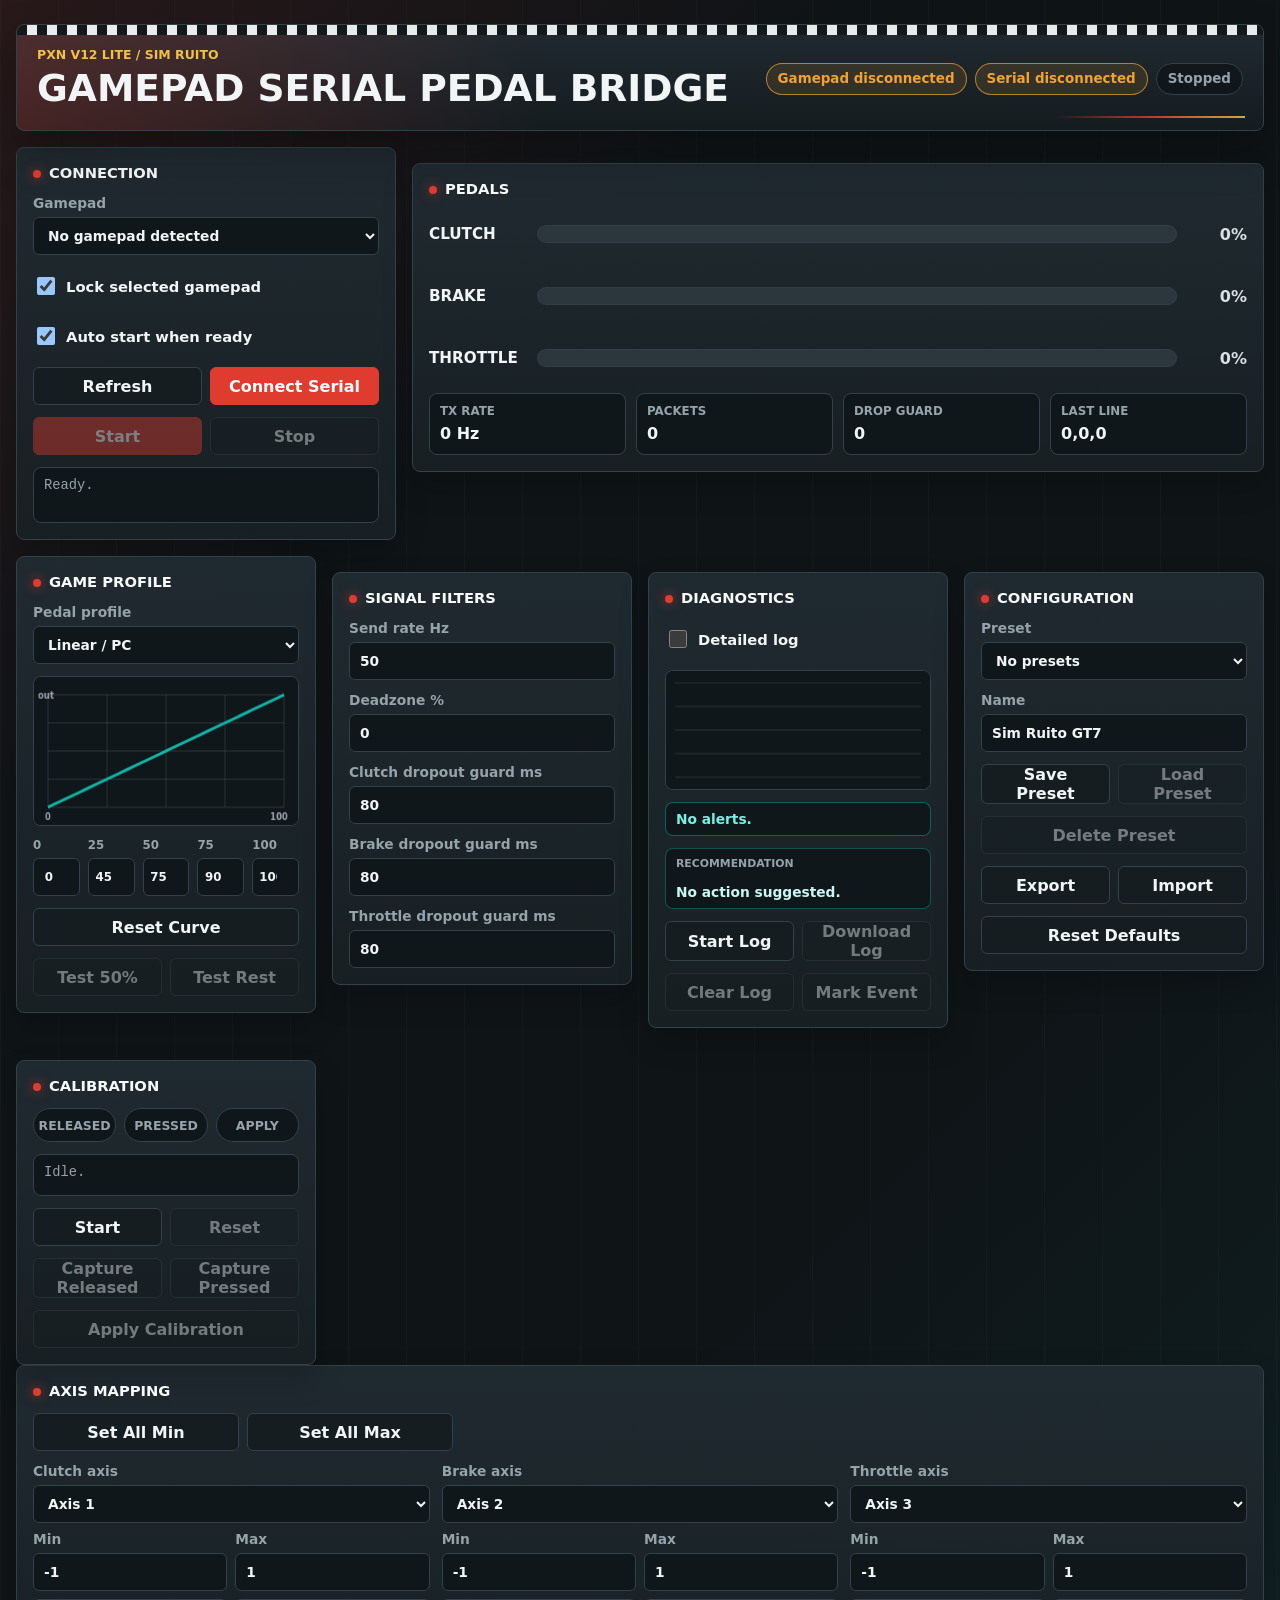
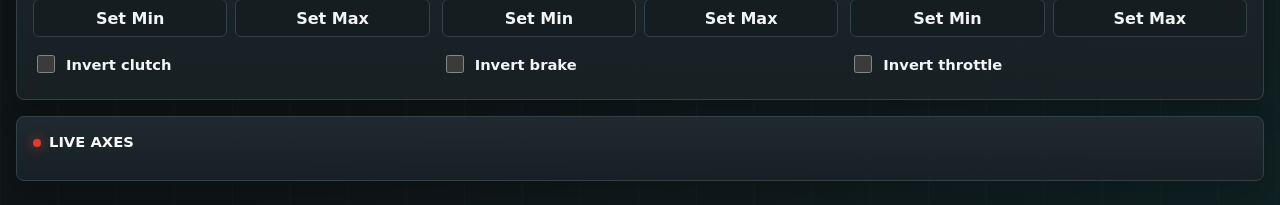
==== tools/gamepad_serial_bridge/index.html @ 2858683c "Build modular browser bridge with presets, calibration, diagnostics, and actionable recommendations." ====
<!doctype html>
<html lang="en">
<head>
  <meta charset="utf-8">
  <meta name="viewport" content="width=device-width, initial-scale=1">
  <title>Gamepad Serial Pedal Bridge</title>
  <link rel="stylesheet" href="styles.css">
  <script defer src="js/config.js"></script>
  <script defer src="js/profiles.js"></script>
  <script defer src="js/settings.js"></script>
  <script defer src="js/telemetry.js"></script>
  <script defer src="js/health.js"></script>
  <script defer src="js/logger.js"></script>
  <script defer src="js/app.js"></script>
</head>
<body>
  <main class="shell">
    <header class="hero">
      <div>
        <p class="eyebrow">PXN V12 Lite / Sim Ruito</p>
        <h1>Gamepad Serial Pedal Bridge</h1>
      </div>
      <div class="status">
        <span class="pill warn" id="gamepadStatus">Gamepad disconnected</span>
        <span class="pill warn" id="serialStatus">Serial disconnected</span>
        <span class="pill" id="sendStatus">Stopped</span>
      </div>
    </header>

    <div class="dashboard-grid">
      <section class="panel stack">
        <h2>Connection</h2>
        <label>
          Gamepad
          <select id="gamepadSelect"></select>
        </label>
        <label class="check"><input id="lockGamepad" type="checkbox" checked>Lock selected gamepad</label>
        <label class="check"><input id="autoStart" type="checkbox" checked>Auto start when ready</label>
        <div class="actions">
          <button id="refreshGamepads">Refresh</button>
          <button class="primary" id="connectSerial">Connect Serial</button>
        </div>
        <div class="actions">
          <button class="primary" id="startBridge" disabled>Start</button>
          <button id="stopBridge" disabled>Stop</button>
        </div>
        <div class="log" id="log">Ready.</div>
      </section>

      <section class="panel stack telemetry-panel">
        <h2>Pedals</h2>
        <div class="pedals">
          <div class="pedal">
            <strong>Clutch</strong>
            <div class="bar"><div class="fill clutch-fill" id="clutchFill"></div></div>
            <span class="value" id="clutchValue">0%</span>
          </div>
          <div class="pedal">
            <strong>Brake</strong>
            <div class="bar"><div class="fill brake-fill" id="brakeFill"></div></div>
            <span class="value" id="brakeValue">0%</span>
          </div>
          <div class="pedal">
            <strong>Throttle</strong>
            <div class="bar"><div class="fill throttle-fill" id="throttleFill"></div></div>
            <span class="value" id="throttleValue">0%</span>
          </div>
        </div>
        <div class="runtime-grid">
          <div class="metric"><span>TX rate</span><strong id="txRate">0 Hz</strong></div>
          <div class="metric"><span>Packets</span><strong id="txCount">0</strong></div>
          <div class="metric"><span>Drop guard</span><strong id="guardCount">0</strong></div>
          <div class="metric metric-wide"><span>Last line</span><strong id="lastLine">0,0,0</strong></div>
        </div>
      </section>
    </div>

    <div class="settings-grid">
      <section class="panel stack">
        <h2>Game Profile</h2>
        <label>
          Pedal profile
          <select id="pedalProfile">
            <option value="linear">Linear / PC</option>
            <option value="gt7">GT7 inverse throttle</option>
            <option value="custom">Custom throttle</option>
          </select>
        </label>
        <canvas class="curve-preview" id="curvePreview" width="340" height="150"></canvas>
        <div class="curve-controls">
          <label>0 <input id="curve0" type="number" min="0" max="100" step="1" value="0"></label>
          <label>25 <input id="curve25" type="number" min="0" max="100" step="1" value="45"></label>
          <label>50 <input id="curve50" type="number" min="0" max="100" step="1" value="75"></label>
          <label>75 <input id="curve75" type="number" min="0" max="100" step="1" value="90"></label>
          <label>100 <input id="curve100" type="number" min="0" max="100" step="1" value="100"></label>
        </div>
        <button id="resetCurve">Reset Curve</button>
        <div class="actions">
          <button id="testThrottle" disabled>Test 50%</button>
          <button id="testRest" disabled>Test Rest</button>
        </div>
      </section>

      <section class="panel stack">
        <h2>Signal Filters</h2>
        <label>
          Send rate Hz
          <input id="rate" type="number" min="10" max="120" step="1" value="50">
        </label>
        <label>
          Deadzone %
          <input id="deadzone" type="number" min="0" max="10" step="1" value="0">
        </label>
        <label>
          Clutch dropout guard ms
          <input id="clutchDropoutGuard" type="number" min="0" max="250" step="10" value="80">
        </label>
        <label>
          Brake dropout guard ms
          <input id="brakeDropoutGuard" type="number" min="0" max="250" step="10" value="80">
        </label>
        <label>
          Throttle dropout guard ms
          <input id="throttleDropoutGuard" type="number" min="0" max="250" step="10" value="80">
        </label>
      </section>

      <section class="panel stack">
        <h2>Diagnostics</h2>
        <label class="check"><input id="detailedLog" type="checkbox">Detailed log</label>
        <canvas class="history-preview" id="signalHistory" width="340" height="120"></canvas>
        <div class="alert-list" id="healthAlerts"></div>
        <div class="recommendation-list" id="recommendations"></div>
        <div class="actions">
          <button id="startLog">Start Log</button>
          <button id="downloadLog" disabled>Download Log</button>
        </div>
        <div class="actions">
          <button id="clearLog" disabled>Clear Log</button>
          <button id="markLog" disabled>Mark Event</button>
        </div>
      </section>

      <section class="panel stack">
        <h2>Configuration</h2>
        <label>
          Preset
          <select id="presetSelect"></select>
        </label>
        <label>
          Name
          <input id="presetName" type="text" value="Sim Ruito GT7">
        </label>
        <div class="actions">
          <button id="savePreset">Save Preset</button>
          <button id="loadPreset">Load Preset</button>
        </div>
        <button id="deletePreset">Delete Preset</button>
        <div class="actions">
          <button id="exportConfig">Export</button>
          <button id="importConfig">Import</button>
        </div>
        <button id="resetDefaults">Reset Defaults</button>
        <input id="configImportFile" type="file" accept="application/json" hidden>
      </section>

      <section class="panel stack">
        <h2>Calibration</h2>
        <div class="step-row">
          <span class="step-chip" id="calStepMin">Released</span>
          <span class="step-chip" id="calStepMax">Pressed</span>
          <span class="step-chip" id="calStepApply">Apply</span>
        </div>
        <div class="log compact-log" id="calibrationStatus">Idle.</div>
        <div class="actions">
          <button id="startCalibration">Start</button>
          <button id="resetCalibration" disabled>Reset</button>
        </div>
        <div class="actions">
          <button id="captureCalibrationMin" disabled>Capture Released</button>
          <button id="captureCalibrationMax" disabled>Capture Pressed</button>
        </div>
        <button id="applyCalibration" disabled>Apply Calibration</button>
      </section>
    </div>

    <section class="panel stack">
      <h2>Axis Mapping</h2>
      <div class="actions wide-actions">
        <button id="captureAllMin">Set All Min</button>
        <button id="captureAllMax">Set All Max</button>
      </div>
      <div class="mapping-grid">
        <div class="map-panel">
          <label>Clutch axis <select id="clutchAxis"></select></label>
          <div class="row">
            <label>Min <input id="clutchMin" type="number" step="0.01" value="-1"></label>
            <label>Max <input id="clutchMax" type="number" step="0.01" value="1"></label>
          </div>
          <div class="actions">
            <button id="clutchCaptureMin">Set Min</button>
            <button id="clutchCaptureMax">Set Max</button>
          </div>
          <label class="check"><input id="clutchInvert" type="checkbox">Invert clutch</label>
        </div>
        <div class="map-panel">
          <label>Brake axis <select id="brakeAxis"></select></label>
          <div class="row">
            <label>Min <input id="brakeMin" type="number" step="0.01" value="-1"></label>
            <label>Max <input id="brakeMax" type="number" step="0.01" value="1"></label>
          </div>
          <div class="actions">
            <button id="brakeCaptureMin">Set Min</button>
            <button id="brakeCaptureMax">Set Max</button>
          </div>
          <label class="check"><input id="brakeInvert" type="checkbox">Invert brake</label>
        </div>
        <div class="map-panel">
          <label>Throttle axis <select id="throttleAxis"></select></label>
          <div class="row">
            <label>Min <input id="throttleMin" type="number" step="0.01" value="-1"></label>
            <label>Max <input id="throttleMax" type="number" step="0.01" value="1"></label>
          </div>
          <div class="actions">
            <button id="throttleCaptureMin">Set Min</button>
            <button id="throttleCaptureMax">Set Max</button>
          </div>
          <label class="check"><input id="throttleInvert" type="checkbox">Invert throttle</label>
        </div>
      </div>
    </section>

    <section class="panel stack">
      <h2>Live Axes</h2>
      <div class="axis-grid" id="axisGrid"></div>
    </section>
  </main>
</body>
</html>
---- tools/gamepad_serial_bridge/styles.css ----
:root {
  color-scheme: dark;
  --bg: #0f1417;
  --surface: #151c20;
  --panel: #1b2429;
  --panel-strong: #202b31;
  --text: #f2f5f6;
  --muted: #95a3aa;
  --line: #334148;
  --accent: #e03b2f;
  --accent-2: #10b5a5;
  --accent-3: #f0c241;
  --warn: #f0a32f;
  --track: #2c373d;
  --brake: #e03b2f;
  --throttle: #10b5a5;
  --clutch: #f0c241;
}

* {
  box-sizing: border-box;
}

body {
  margin: 0;
  min-height: 100vh;
  background:
    linear-gradient(135deg, rgba(224, 59, 47, 0.12), transparent 28%),
    linear-gradient(315deg, rgba(16, 181, 165, 0.08), transparent 34%),
    repeating-linear-gradient(90deg, rgba(255, 255, 255, 0.018) 0 1px, transparent 1px 58px),
    var(--bg);
  color: var(--text);
  font-family: system-ui, -apple-system, BlinkMacSystemFont, "Segoe UI", sans-serif;
  letter-spacing: 0;
}

.shell {
  width: min(1250px, calc(100% - 32px));
  margin: 0 auto;
  padding: 24px 0;
}

.hero {
  position: relative;
  display: flex;
  align-items: center;
  justify-content: space-between;
  gap: 16px;
  min-height: 100px;
  padding: 22px 20px 20px;
  border: 1px solid var(--line);
  border-radius: 8px;
  background:
    linear-gradient(90deg, rgba(224, 59, 47, 0.24), transparent 42%),
    linear-gradient(180deg, #202a30, #151c20);
  box-shadow: 0 20px 44px rgba(0, 0, 0, 0.28);
  overflow: hidden;
}

.hero::before {
  content: "";
  position: absolute;
  inset: 0 0 auto 0;
  height: 10px;
  background: conic-gradient(#f2f5f6 25%, #11171a 0 50%, #f2f5f6 0 75%, #11171a 0) 0 0 / 20px 20px;
  opacity: 0.95;
}

.hero::after {
  content: "";
  position: absolute;
  right: 18px;
  bottom: 12px;
  width: 190px;
  height: 2px;
  background: linear-gradient(90deg, transparent, var(--accent), var(--accent-3));
  opacity: 0.85;
}

.eyebrow {
  margin: 0 0 4px;
  color: var(--accent-3);
  font-size: 0.78rem;
  font-weight: 800;
  text-transform: uppercase;
}

h1 {
  position: relative;
  margin: 0;
  font-size: clamp(1.6rem, 3.2vw, 2.35rem);
  font-weight: 820;
  text-transform: uppercase;
}

.status {
  display: flex;
  flex-wrap: wrap;
  gap: 8px;
  justify-content: flex-end;
}

.pill {
  display: inline-flex;
  align-items: center;
  min-height: 32px;
  padding: 0 11px;
  border: 1px solid var(--line);
  border-radius: 999px;
  background: rgba(15, 20, 23, 0.78);
  color: var(--muted);
  font-size: 0.84rem;
  font-weight: 700;
  white-space: nowrap;
}

.pill.ok {
  border-color: rgba(16, 181, 165, 0.75);
  background: rgba(16, 181, 165, 0.16);
  color: #75f1e5;
}

.pill.warn {
  border-color: rgba(240, 163, 47, 0.7);
  background: rgba(240, 163, 47, 0.12);
  color: var(--warn);
}

.dashboard-grid,
.settings-grid {
  display: grid;
  gap: 16px;
  margin-top: 16px;
  align-items: start;
}

.dashboard-grid {
  grid-template-columns: minmax(280px, 380px) 1fr;
}

.settings-grid {
  grid-template-columns: repeat(auto-fit, minmax(260px, 1fr));
}

.panel {
  background: linear-gradient(180deg, rgba(32, 43, 49, 0.95), rgba(24, 32, 36, 0.95));
  border: 1px solid var(--line);
  border-radius: 8px;
  padding: 16px;
  box-shadow: 0 14px 30px rgba(0, 0, 0, 0.18);
}

.panel + .panel {
  margin-top: 16px;
}

.stack {
  display: grid;
  gap: 12px;
}

h2 {
  margin: 0 0 2px;
  color: #f9fbfb;
  font-size: 0.92rem;
  font-weight: 820;
  text-transform: uppercase;
}

h2::before {
  content: "";
  display: inline-block;
  width: 8px;
  height: 8px;
  margin-right: 8px;
  border-radius: 50%;
  background: var(--accent);
  box-shadow: 0 0 12px rgba(224, 59, 47, 0.75);
}

label {
  display: grid;
  gap: 6px;
  color: var(--muted);
  font-size: 0.86rem;
  font-weight: 720;
}

select,
input,
button {
  min-height: 38px;
  border: 1px solid var(--line);
  border-radius: 6px;
  background: #10171a;
  color: var(--text);
  font: inherit;
}

select,
input {
  width: 100%;
  padding: 0 10px;
}

select:focus,
input:focus,
button:focus-visible {
  outline: 2px solid rgba(16, 181, 165, 0.75);
  outline-offset: 2px;
}

button {
  display: inline-flex;
  align-items: center;
  justify-content: center;
  gap: 8px;
  padding: 0 12px;
  cursor: pointer;
  font-weight: 700;
  background: #151d21;
  transition: transform 120ms ease, border-color 120ms ease, background 120ms ease;
}

button:hover:not(:disabled) {
  transform: translateY(-1px);
  border-color: #63737b;
  background: #1e282d;
}

button.primary {
  border-color: var(--accent);
  background: var(--accent);
  color: #fff;
}

button:disabled {
  cursor: not-allowed;
  opacity: 0.42;
}

.actions,
.row {
  display: grid;
  grid-template-columns: 1fr 1fr;
  gap: 8px;
}

.check {
  display: flex;
  align-items: center;
  gap: 8px;
  min-height: 38px;
  color: var(--text);
  font-size: 0.92rem;
  font-weight: 700;
}

.check input {
  width: 18px;
  min-height: 18px;
}

.log {
  min-height: 56px;
  padding: 10px;
  border: 1px solid var(--line);
  border-radius: 8px;
  background: #10171a;
  color: var(--muted);
  font-family: ui-monospace, SFMono-Regular, Consolas, monospace;
  font-size: 0.86rem;
  white-space: pre-wrap;
}

.compact-log {
  min-height: 42px;
}

.alert-list {
  display: grid;
  gap: 8px;
}

.alert,
.recommendation {
  min-height: 34px;
  padding: 8px 10px;
  border: 1px solid var(--line);
  border-radius: 8px;
  background: #10171a;
  color: var(--muted);
  font-size: 0.86rem;
  font-weight: 750;
}

.recommendation-list {
  display: grid;
  gap: 8px;
}

.alert.ok {
  border-color: rgba(16, 181, 165, 0.45);
  color: #75f1e5;
}

.alert.warn {
  border-color: rgba(240, 163, 47, 0.65);
  color: var(--warn);
}

.alert.danger {
  border-color: rgba(224, 59, 47, 0.7);
  color: #ff9b93;
}

.recommendation {
  display: grid;
  grid-template-columns: 1fr auto;
  gap: 10px;
  align-items: center;
  border-color: rgba(16, 181, 165, 0.38);
  color: #c8f8f2;
}

.recommendation::before {
  content: "Recommendation";
  display: block;
  margin-bottom: 4px;
  color: var(--muted);
  font-size: 0.68rem;
  font-weight: 850;
  text-transform: uppercase;
  grid-column: 1 / -1;
}

.recommendation-action {
  min-height: 32px;
  padding: 0 10px;
  border-color: rgba(16, 181, 165, 0.7);
  background: rgba(16, 181, 165, 0.12);
  color: #dffdf9;
  white-space: nowrap;
}

.step-row {
  display: grid;
  grid-template-columns: repeat(3, minmax(0, 1fr));
  gap: 8px;
}

.step-chip {
  display: inline-flex;
  align-items: center;
  justify-content: center;
  min-height: 34px;
  border: 1px solid var(--line);
  border-radius: 999px;
  background: #10171a;
  color: var(--muted);
  font-size: 0.78rem;
  font-weight: 850;
  text-transform: uppercase;
}

.step-chip.active {
  border-color: rgba(240, 163, 47, 0.75);
  color: var(--warn);
}

.step-chip.done {
  border-color: rgba(16, 181, 165, 0.7);
  color: #75f1e5;
}

.telemetry-panel {
  min-height: 225px;
}

.runtime-grid {
  display: grid;
  grid-template-columns: repeat(4, minmax(0, 1fr));
  gap: 10px;
}

.metric {
  min-height: 62px;
  padding: 10px;
  border: 1px solid var(--line);
  border-radius: 8px;
  background: #10171a;
}

.metric span {
  display: block;
  margin-bottom: 6px;
  color: var(--muted);
  font-size: 0.74rem;
  font-weight: 800;
  text-transform: uppercase;
}

.metric strong {
  display: block;
  overflow: hidden;
  color: var(--text);
  font-size: 1rem;
  font-variant-numeric: tabular-nums;
  text-overflow: ellipsis;
  white-space: nowrap;
}

.metric-wide {
  grid-column: span 1;
}

.curve-preview {
  width: 100%;
  min-height: 150px;
  border: 1px solid var(--line);
  border-radius: 8px;
  background:
    linear-gradient(180deg, rgba(255, 255, 255, 0.03), transparent),
    #10171a;
}

.history-preview {
  width: 100%;
  min-height: 120px;
  border: 1px solid var(--line);
  border-radius: 8px;
  background: #10171a;
}

.curve-controls {
  display: grid;
  grid-template-columns: repeat(5, minmax(0, 1fr));
  gap: 8px;
}

.curve-controls label {
  font-size: 0.74rem;
}

.curve-controls input {
  padding: 0 6px;
  text-align: center;
}

.wide-actions {
  max-width: 420px;
}

.pedals {
  display: grid;
  gap: 16px;
}

.pedal {
  display: grid;
  grid-template-columns: 96px 1fr 58px;
  gap: 12px;
  align-items: center;
  min-height: 46px;
}

.pedal strong {
  font-size: 0.95rem;
  text-transform: uppercase;
}

.bar {
  height: 18px;
  border-radius: 999px;
  background: var(--track);
  overflow: hidden;
  box-shadow: inset 0 0 0 1px rgba(255, 255, 255, 0.035);
}

.fill {
  width: 0%;
  height: 100%;
  background: linear-gradient(90deg, var(--accent-2), #7ef5e9);
  transition: width 80ms linear;
}

.clutch-fill {
  background: linear-gradient(90deg, #ad7d1c, var(--clutch));
}

.brake-fill {
  background: linear-gradient(90deg, #8d211c, var(--brake));
}

.throttle-fill {
  background: linear-gradient(90deg, #0c746c, var(--throttle));
}

.value {
  text-align: right;
  font-variant-numeric: tabular-nums;
  color: #d9e0e3;
  font-weight: 800;
}

.mapping-grid {
  display: grid;
  grid-template-columns: repeat(3, minmax(0, 1fr));
  gap: 12px;
}

.map-panel {
  display: grid;
  gap: 8px;
}

.axis-grid {
  display: grid;
  grid-template-columns: repeat(auto-fit, minmax(170px, 1fr));
  gap: 10px;
}

.axis {
  border: 1px solid var(--line);
  border-radius: 8px;
  padding: 10px;
  background: #151d21;
}

.axis-head {
  display: flex;
  justify-content: space-between;
  gap: 8px;
  color: var(--muted);
  font-size: 0.85rem;
  font-variant-numeric: tabular-nums;
  margin-bottom: 8px;
}

@media (max-width: 900px) {
  .hero,
  .dashboard-grid,
  .settings-grid,
  .mapping-grid {
    grid-template-columns: 1fr;
  }

  .hero {
    display: grid;
  }

  .status {
    justify-content: flex-start;
  }

  .pedal {
    grid-template-columns: 80px 1fr 48px;
  }

  .runtime-grid {
    grid-template-columns: repeat(2, minmax(0, 1fr));
  }

  .curve-controls {
    grid-template-columns: repeat(2, minmax(0, 1fr));
  }
}
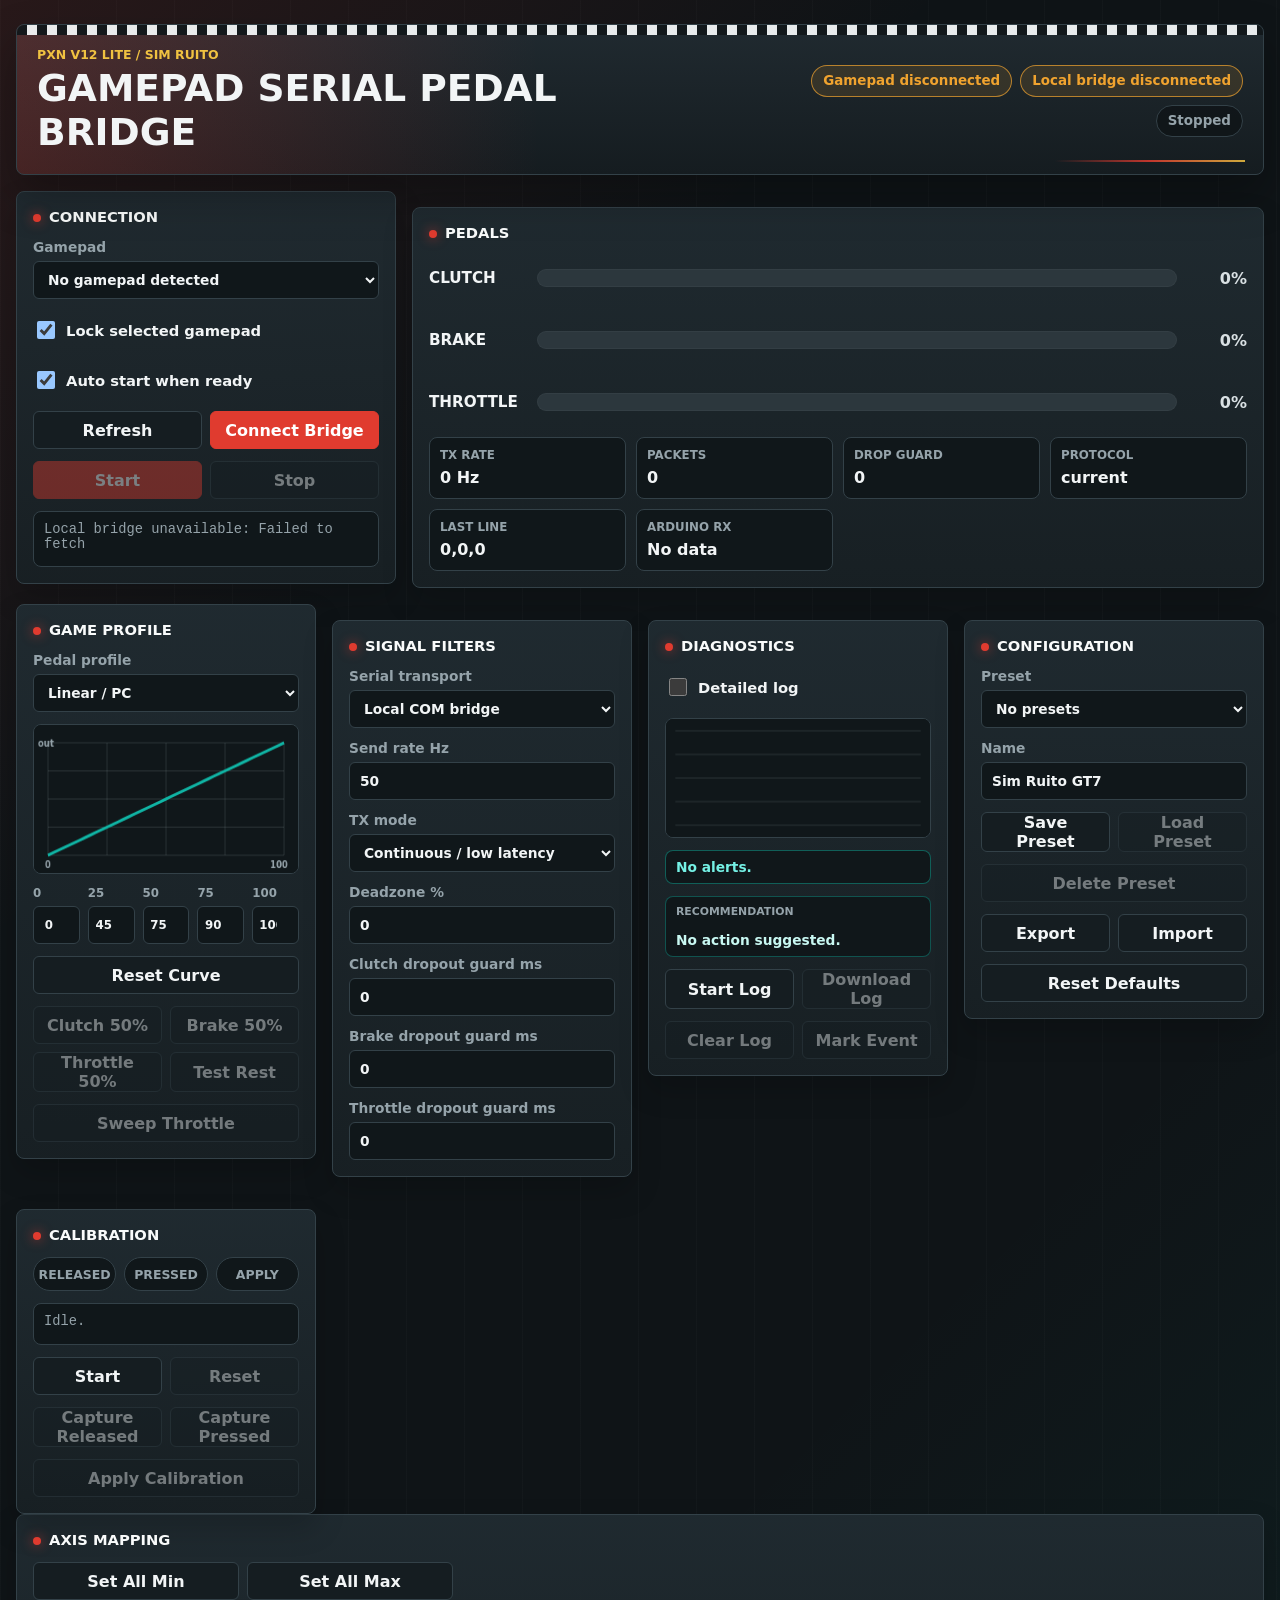
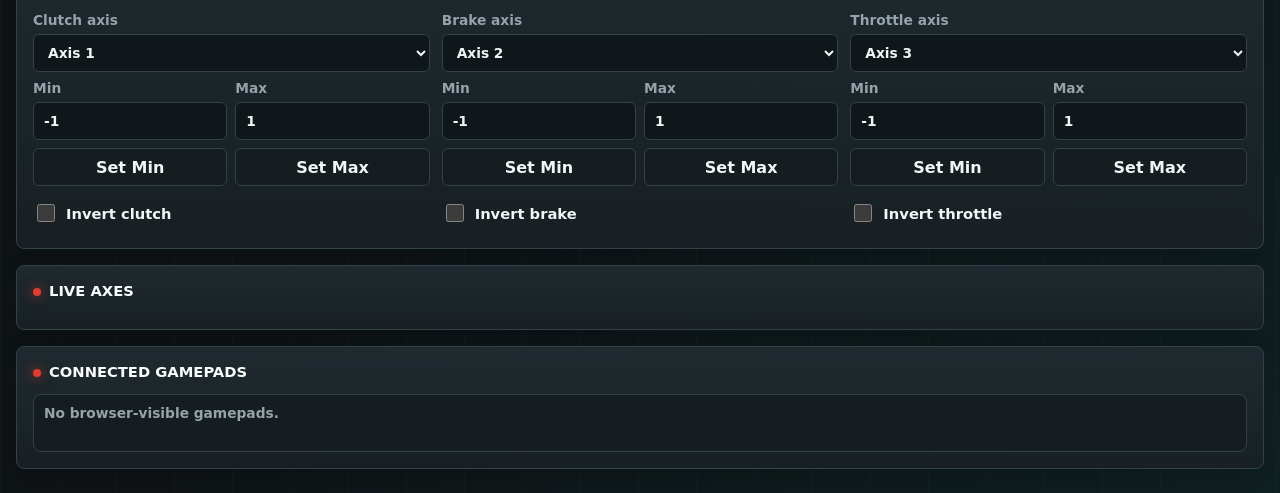
==== commit dda80e41: "Add local COM bridge for pedal serial transport - Add PC-side local HTTP/PowerShell bridge for relia" ====
--- a/tools/gamepad_serial_bridge/index.html
+++ b/tools/gamepad_serial_bridge/index.html
@@ -4,14 +4,14 @@
   <meta charset="utf-8">
   <meta name="viewport" content="width=device-width, initial-scale=1">
   <title>Gamepad Serial Pedal Bridge</title>
-  <link rel="stylesheet" href="styles.css">
-  <script defer src="js/config.js"></script>
+  <link rel="stylesheet" href="styles.css?v=20260628-autostart-retry">
+  <script defer src="js/config.js?v=20260628-autostart-retry"></script>
   <script defer src="js/profiles.js"></script>
   <script defer src="js/settings.js"></script>
   <script defer src="js/telemetry.js"></script>
-  <script defer src="js/health.js"></script>
+  <script defer src="js/health.js?v=20260628-autostart-retry"></script>
   <script defer src="js/logger.js"></script>
-  <script defer src="js/app.js"></script>
+  <script defer src="js/app.js?v=20260628-autostart-retry"></script>
 </head>
 <body>
   <main class="shell">
@@ -70,7 +70,9 @@
           <div class="metric"><span>TX rate</span><strong id="txRate">0 Hz</strong></div>
           <div class="metric"><span>Packets</span><strong id="txCount">0</strong></div>
           <div class="metric"><span>Drop guard</span><strong id="guardCount">0</strong></div>
+          <div class="metric"><span>Protocol</span><strong id="serialProtocol">current</strong></div>
           <div class="metric metric-wide"><span>Last line</span><strong id="lastLine">0,0,0</strong></div>
+          <div class="metric metric-wide"><span>Arduino RX</span><strong id="arduinoRx">No data</strong></div>
         </div>
       </section>
     </div>
@@ -96,32 +98,49 @@
         </div>
         <button id="resetCurve">Reset Curve</button>
         <div class="actions">
-          <button id="testThrottle" disabled>Test 50%</button>
+          <button id="testClutch" disabled>Clutch 50%</button>
+          <button id="testBrake" disabled>Brake 50%</button>
+          <button id="testThrottle" disabled>Throttle 50%</button>
           <button id="testRest" disabled>Test Rest</button>
         </div>
+        <button id="testSweep" disabled>Sweep Throttle</button>
       </section>
 
       <section class="panel stack">
         <h2>Signal Filters</h2>
+        <label>
+          Serial transport
+          <select id="serialTransport">
+            <option value="local-bridge">Local COM bridge</option>
+            <option value="web-serial">Browser Web Serial</option>
+          </select>
+        </label>
         <label>
           Send rate Hz
           <input id="rate" type="number" min="10" max="120" step="1" value="50">
         </label>
         <label>
+          TX mode
+          <select id="txMode">
+            <option value="continuous">Continuous / low latency</option>
+            <option value="heartbeat">Changed + heartbeat</option>
+          </select>
+        </label>
+        <label>
           Deadzone %
           <input id="deadzone" type="number" min="0" max="10" step="1" value="0">
         </label>
         <label>
           Clutch dropout guard ms
-          <input id="clutchDropoutGuard" type="number" min="0" max="250" step="10" value="80">
+          <input id="clutchDropoutGuard" type="number" min="0" max="250" step="10" value="0">
         </label>
         <label>
           Brake dropout guard ms
-          <input id="brakeDropoutGuard" type="number" min="0" max="250" step="10" value="80">
+          <input id="brakeDropoutGuard" type="number" min="0" max="250" step="10" value="0">
         </label>
         <label>
           Throttle dropout guard ms
-          <input id="throttleDropoutGuard" type="number" min="0" max="250" step="10" value="80">
+          <input id="throttleDropoutGuard" type="number" min="0" max="250" step="10" value="0">
         </label>
       </section>
 
@@ -234,6 +253,11 @@
       <h2>Live Axes</h2>
       <div class="axis-grid" id="axisGrid"></div>
     </section>
+
+    <section class="panel stack">
+      <h2>Connected Gamepads</h2>
+      <div class="gamepad-list" id="gamepadList"></div>
+    </section>
   </main>
 </body>
 </html>
--- a/tools/gamepad_serial_bridge/styles.css
+++ b/tools/gamepad_serial_bridge/styles.css
@@ -537,6 +537,54 @@
   margin-bottom: 8px;
 }
 
+.gamepad-list {
+  display: grid;
+  gap: 8px;
+}
+
+.gamepad-item {
+  display: grid;
+  gap: 4px;
+  min-height: 58px;
+  padding: 10px;
+  border: 1px solid var(--line);
+  border-radius: 8px;
+  background: #151d21;
+}
+
+.gamepad-item strong {
+  overflow: hidden;
+  color: var(--text);
+  font-size: 0.9rem;
+  text-overflow: ellipsis;
+  white-space: nowrap;
+}
+
+.gamepad-item span {
+  color: var(--muted);
+  font-size: 0.78rem;
+  font-weight: 750;
+}
+
+.gamepad-item.active {
+  border-color: rgba(16, 181, 165, 0.8);
+  box-shadow: 0 0 0 1px rgba(16, 181, 165, 0.22);
+}
+
+.gamepad-item.pedal-device span {
+  color: #75f1e5;
+}
+
+.gamepad-item.remote-device span {
+  color: var(--warn);
+}
+
+.gamepad-item.muted {
+  color: var(--muted);
+  font-size: 0.86rem;
+  font-weight: 800;
+}
+
 @media (max-width: 900px) {
   .hero,
   .dashboard-grid,
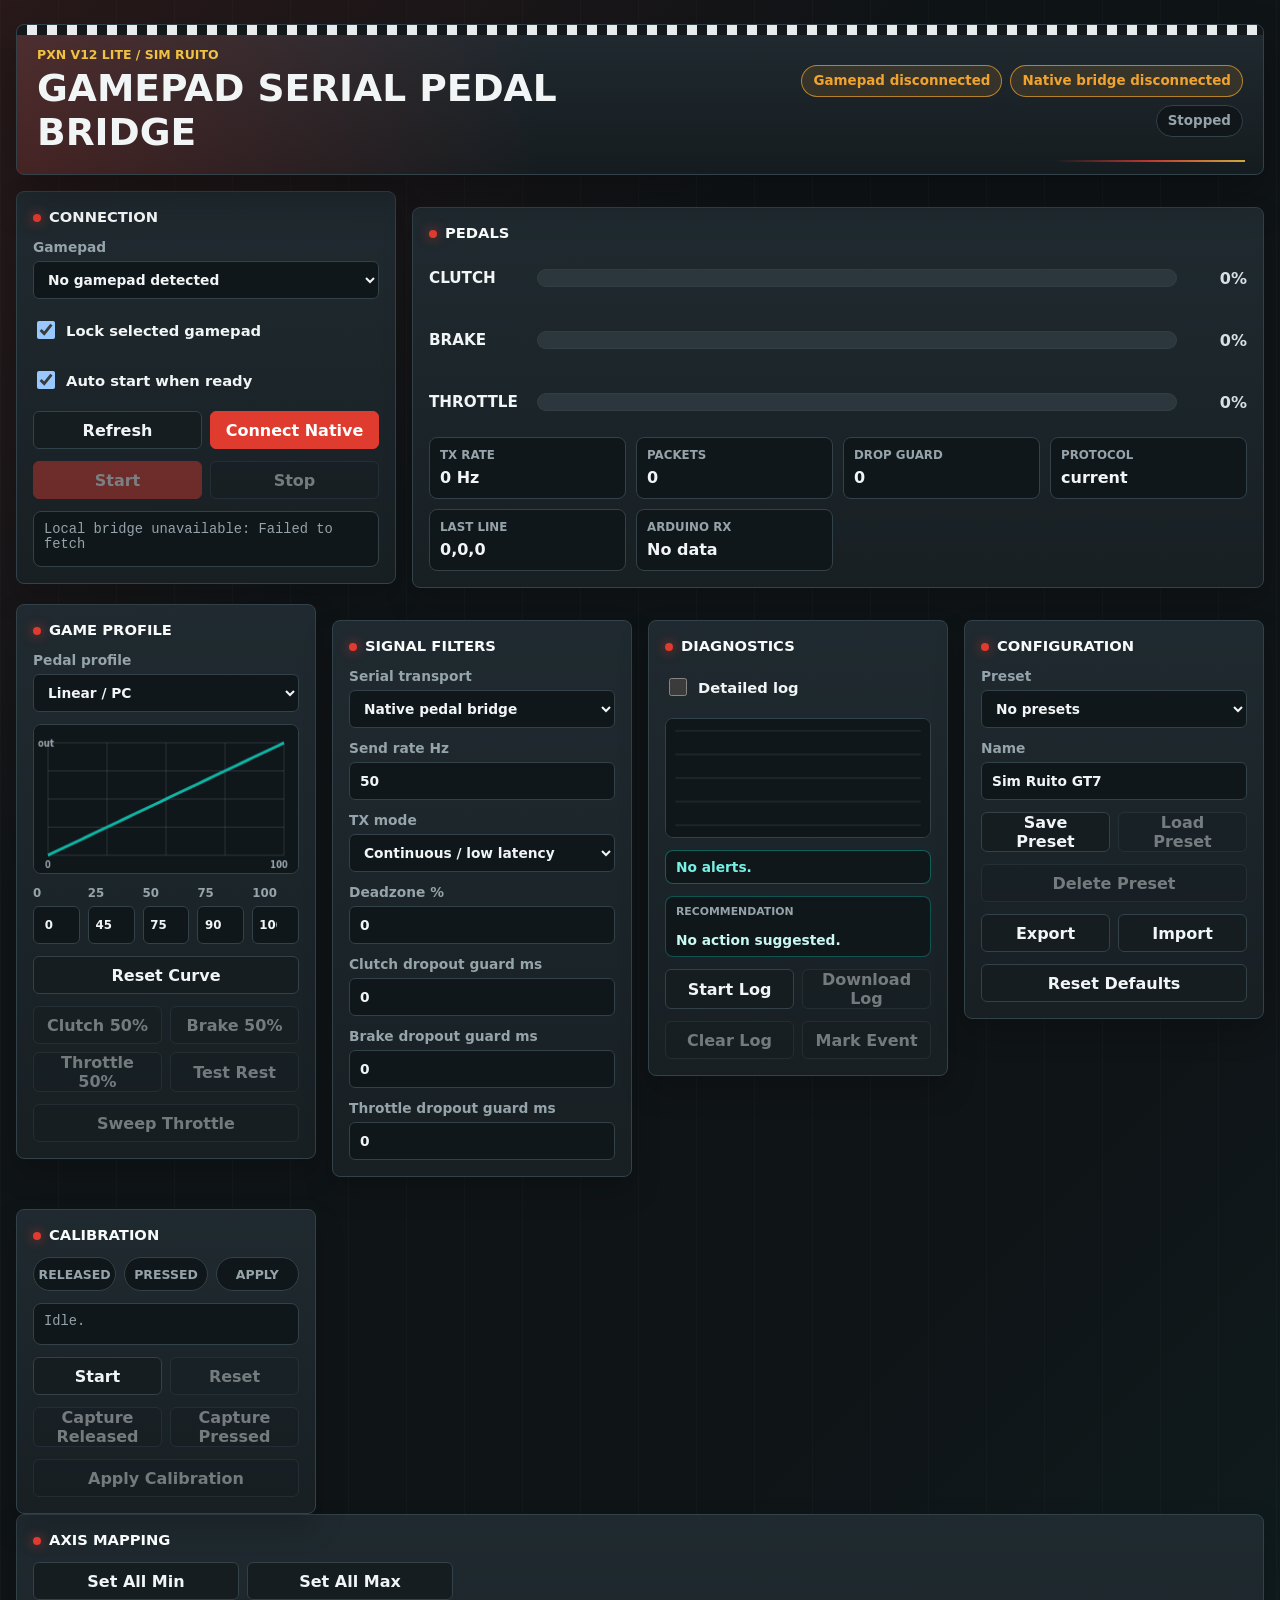
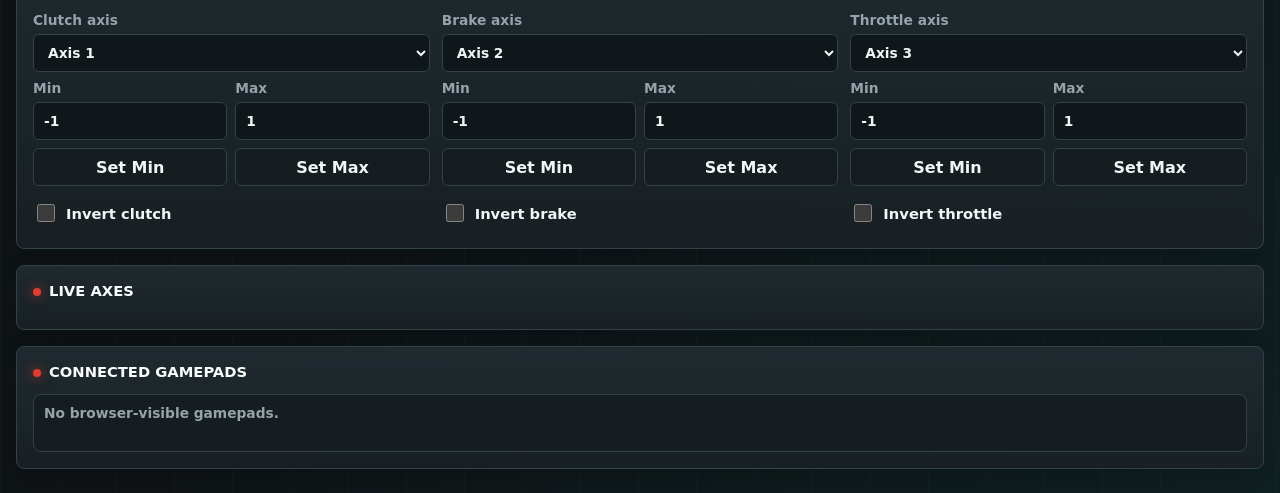
==== commit b90b6414: "Add native Windows pedal bridge transport - Replace the default browser-driven pedal stream with a n" ====
--- a/tools/gamepad_serial_bridge/index.html
+++ b/tools/gamepad_serial_bridge/index.html
@@ -4,14 +4,14 @@
   <meta charset="utf-8">
   <meta name="viewport" content="width=device-width, initial-scale=1">
   <title>Gamepad Serial Pedal Bridge</title>
-  <link rel="stylesheet" href="styles.css?v=20260628-autostart-retry">
-  <script defer src="js/config.js?v=20260628-autostart-retry"></script>
+  <link rel="stylesheet" href="styles.css?v=20260628-native-bridge">
+  <script defer src="js/config.js?v=20260628-native-bridge"></script>
   <script defer src="js/profiles.js"></script>
   <script defer src="js/settings.js"></script>
-  <script defer src="js/telemetry.js"></script>
-  <script defer src="js/health.js?v=20260628-autostart-retry"></script>
+  <script defer src="js/telemetry.js?v=20260628-native-bridge"></script>
+  <script defer src="js/health.js?v=20260628-native-bridge"></script>
   <script defer src="js/logger.js"></script>
-  <script defer src="js/app.js?v=20260628-autostart-retry"></script>
+  <script defer src="js/app.js?v=20260628-native-bridge"></script>
 </head>
 <body>
   <main class="shell">
@@ -111,6 +111,7 @@
         <label>
           Serial transport
           <select id="serialTransport">
+            <option value="native-bridge">Native pedal bridge</option>
             <option value="local-bridge">Local COM bridge</option>
             <option value="web-serial">Browser Web Serial</option>
           </select>
